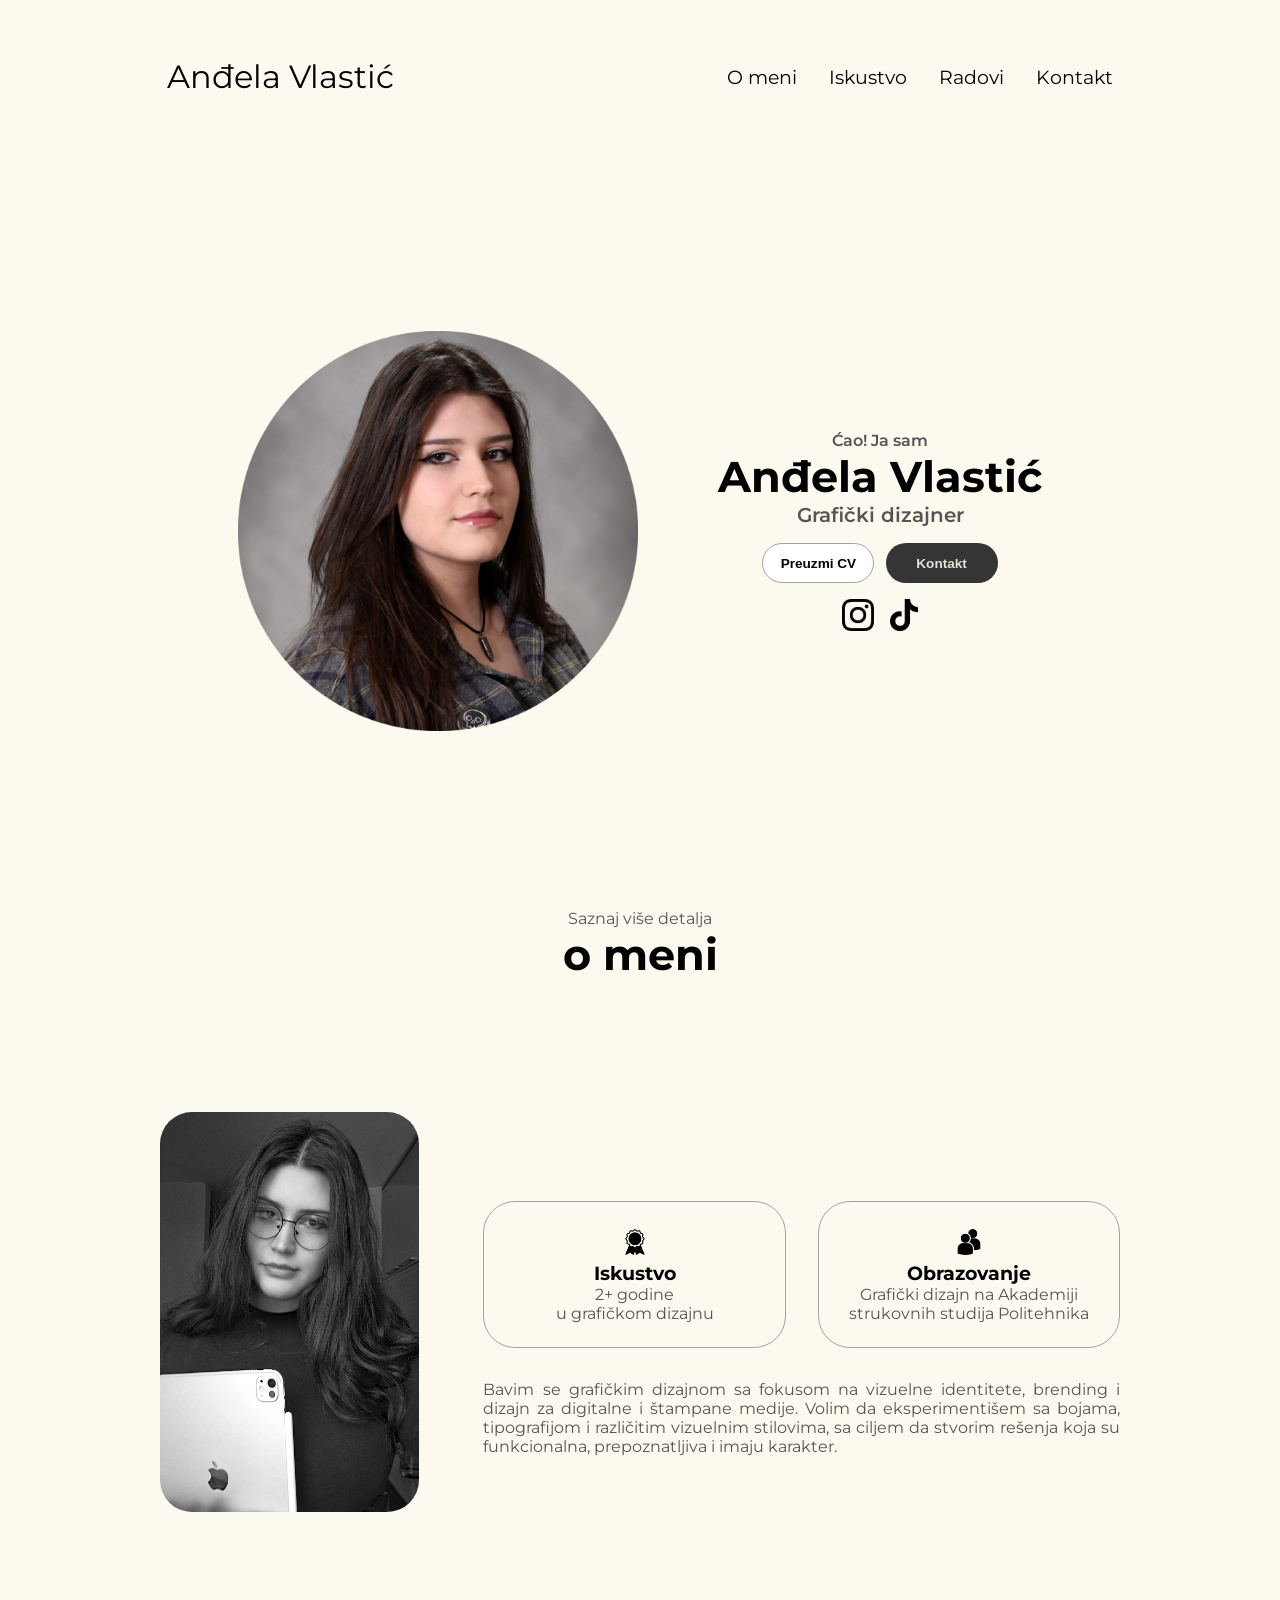
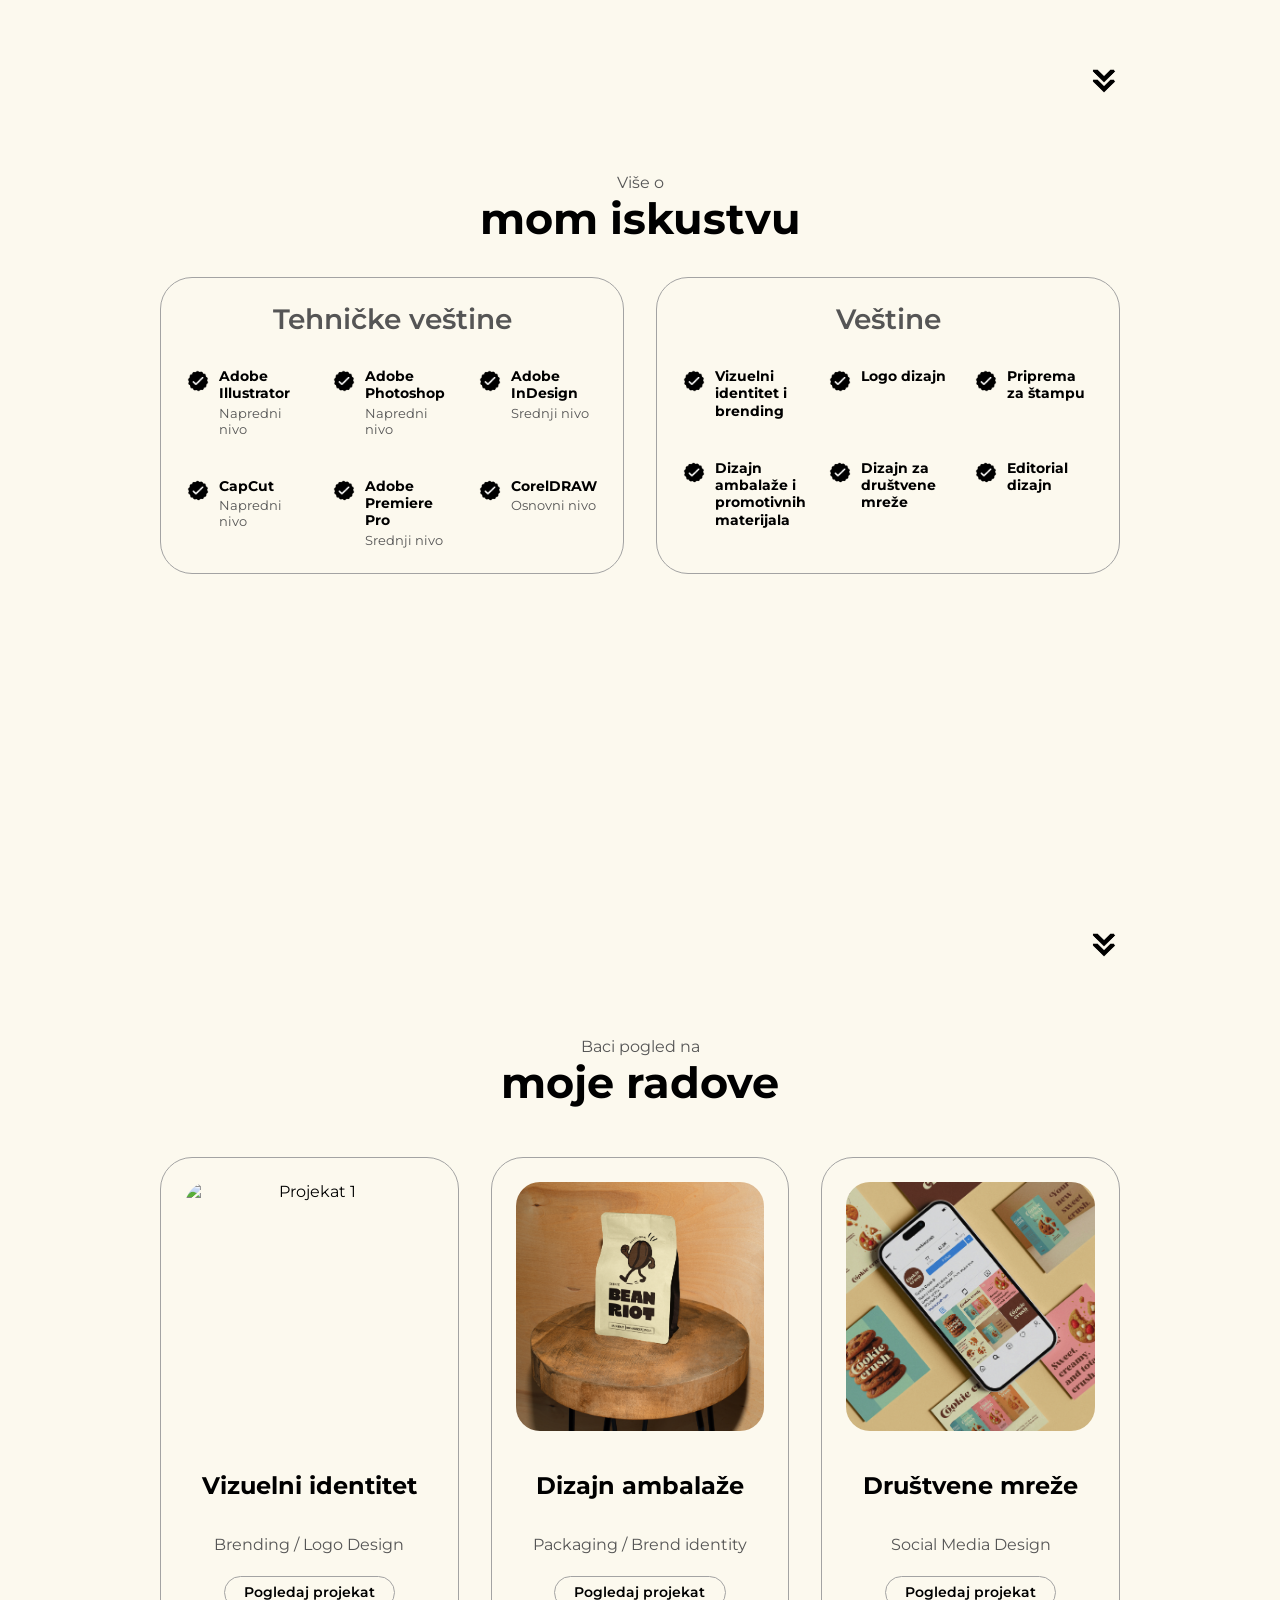
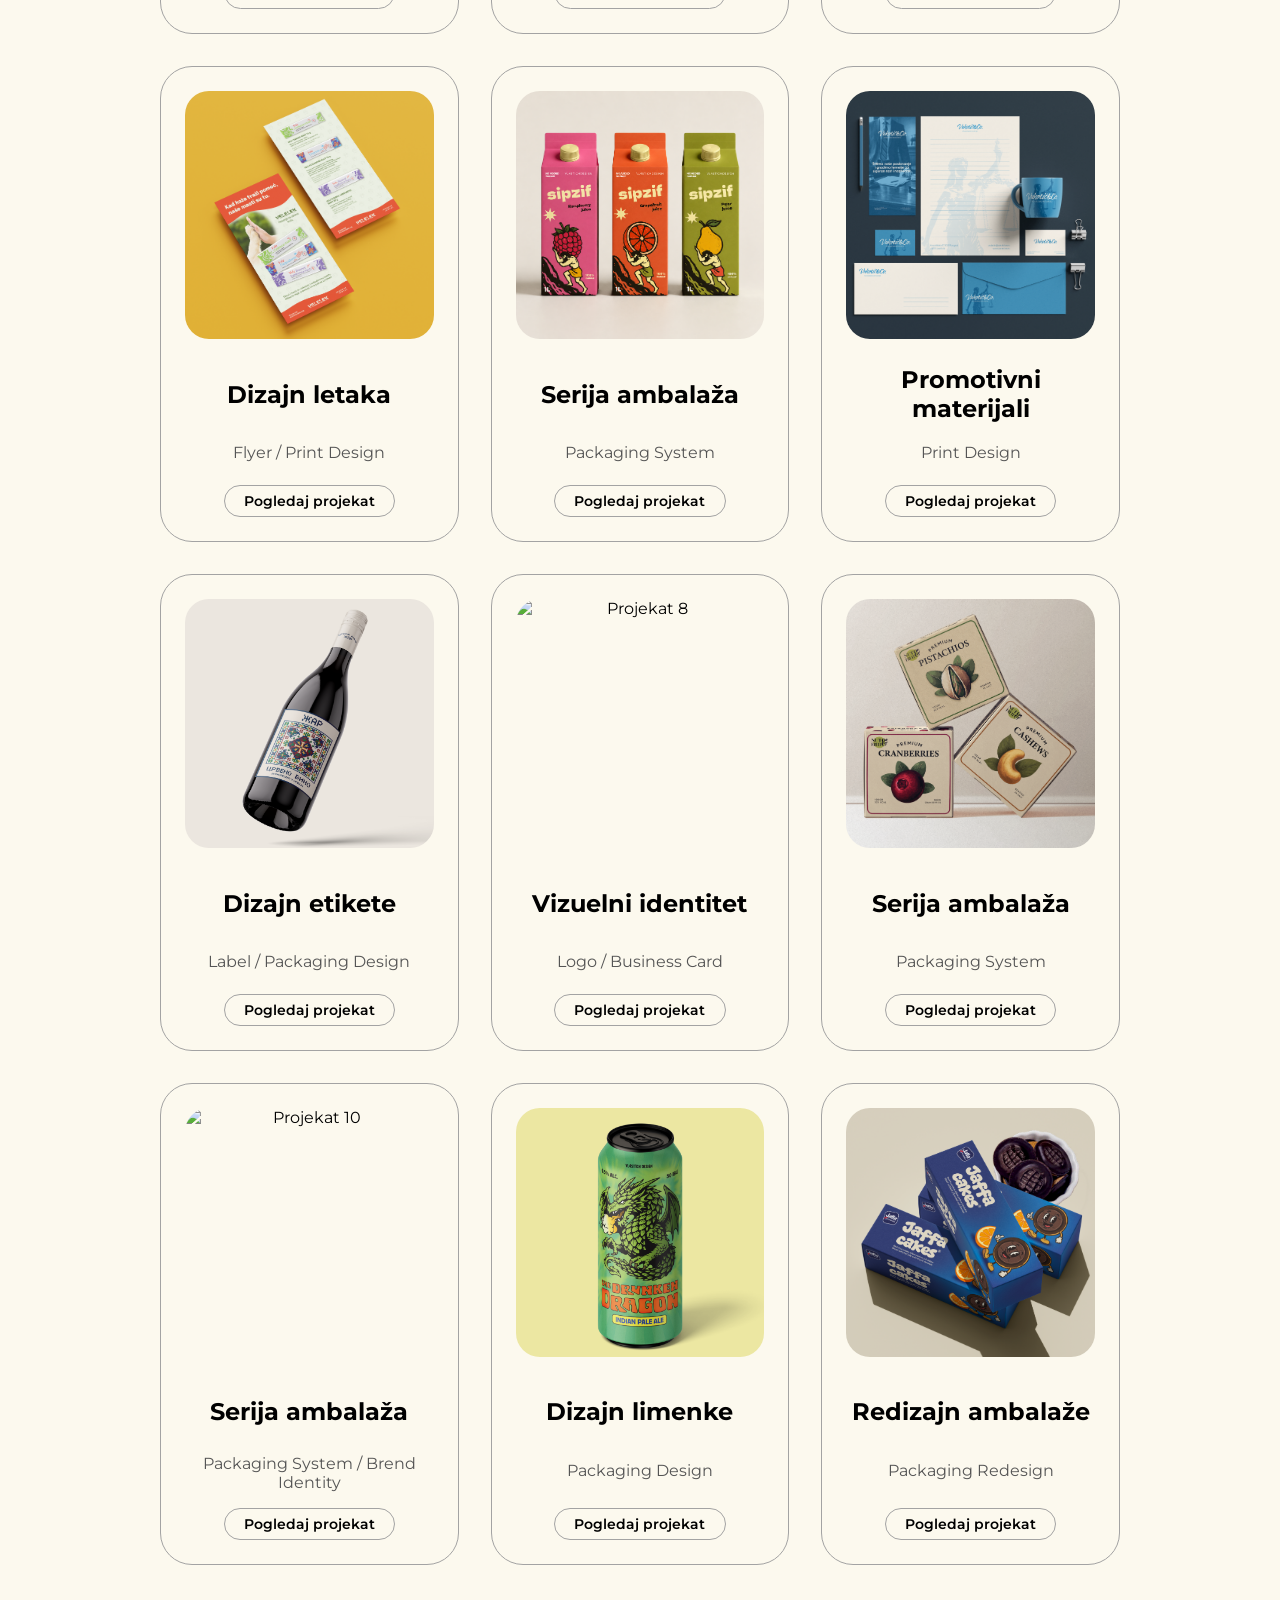
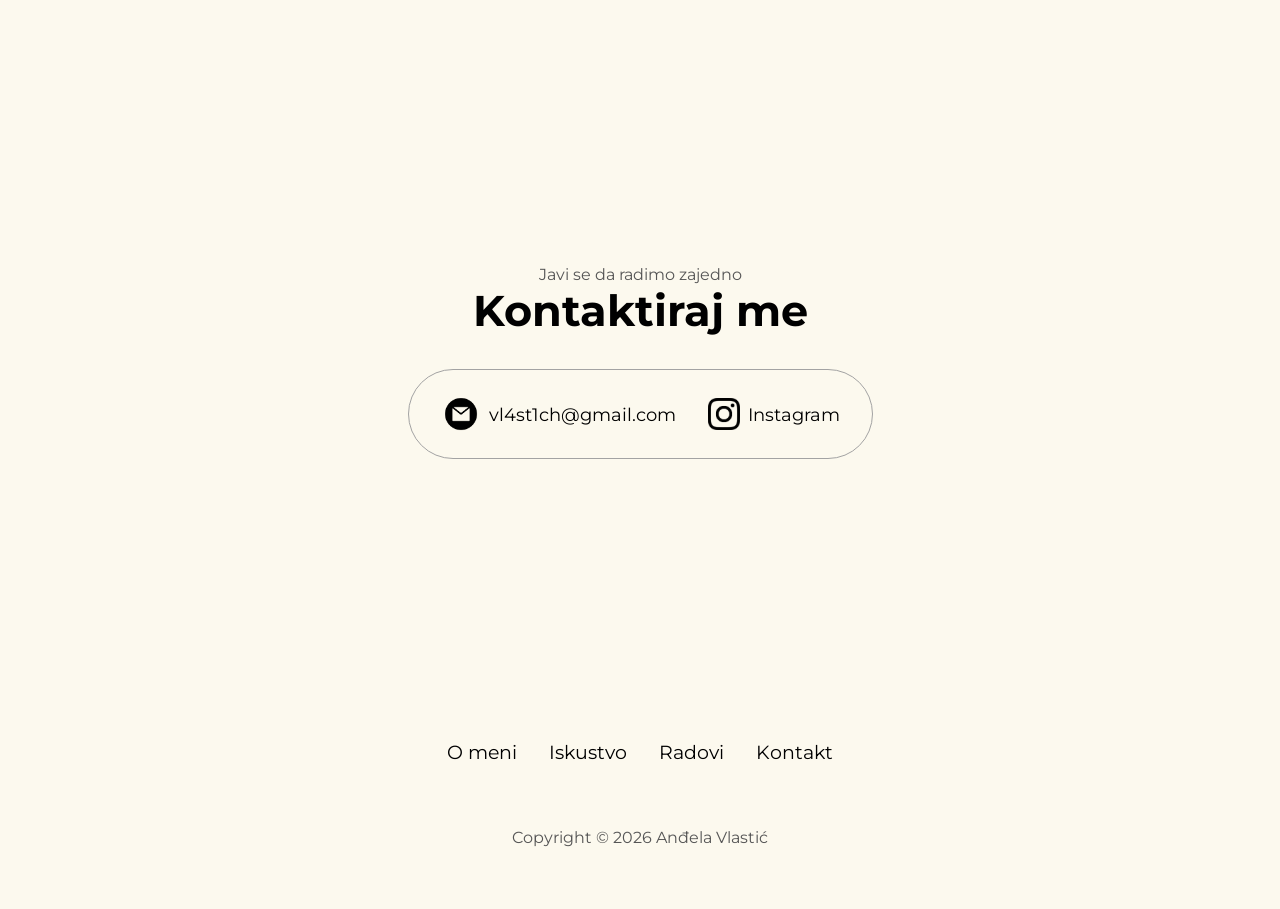
==== index.html @ fef24bb8 "Gotov sajt" ====
<!DOCTYPE html>
<html lang="sr">

<head>
    <meta charset="UTF-8">
    <meta name="viewport" content="width=device-width, initial-scale=1.0">
    <title>Moj portfolio</title>

    <link rel="stylesheet" href="style.css">
    <link rel="stylesheet" href="mediaqueries.css">
</head>

<body>
    <nav id="desktop-nav">
        <div class="logo">Anđela Vlastić</div>

        <div>
            <ul class="nav-links">
                <li><a href="#omeni">O meni</a></li>
                <li><a href="#iskustvo">Iskustvo</a></li>
                <li><a href="#radovi">Radovi</a></li>
                <li><a href="#kontakt">Kontakt</a></li>
            </ul>
        </div>
    </nav>

    <nav id="hamburger-nav">

        <div class="logo">Anđela Vlastić</div>

        <div class="hamburger-menu">

            <div class="hamburger-icon" onclick="toggleMenu()">
                <span></span>
                <span></span>
                <span></span>
            </div>
            <div class="menu-links">
                <li><a href="#omeni" onclick="toggleMenu()">O meni</a>
                </li>
                <li><a href="#iskustvo" onclick="toggleMenu()">Iskustvo</a>
                </li>
                <li><a href="#radovi" onclick="toggleMenu()">Radovi</a>
                </li>
                <li><a href="#kontakt" onclick="toggleMenu()">Kontakt</a>
                </li>
            </div>
        </div>
    </nav>

    <section id="profile">
        <div class="section__pic-container">

            <img src="./assets/profilna.png"
                alt="Anđela Vlastić profilna slika"/>

        </div>

        <div class="section__text">

            <p class="section__text__p1">
                Ćao! Ja sam </p>

            <h1 class="title">
                Anđela Vlastić
            </h1>

            <p class="section__text__p2">
                Grafički dizajner
            </p>

            <div class="btn-container">

                <button
                    class="btn btn-color-2"
                    onclick="window.open('./assets/Andjela Vlastić CV.pdf')"
                >
                    Preuzmi CV
                </button>

                <button
                    class="btn btn-color-1"
                    onclick="location.href='./#kontakt'"
                >
                    Kontakt
                </button>

            </div>
            <div id="socials-container">

                <img
                    src="./assets/instagram.png"
                    alt="Moj Instagram profil"
                    class="icon"
                    onclick="location.href='https://www.instagram.com/vlastichdesign/'"
                >

                <img
                    src="./assets/tiktok.png"
                    alt="Moj TikTok profil"
                    class="icon"
                    onclick="location.href='https://www.tiktok.com/@vlastichdesign'" 
                > 
 
            </div> 
 
        </div> 
 
    </section> 
 
    <section id="omeni"> 
 
    <p class="section__text__p1">Saznaj više detalja</p> 
    <h1 class="title">o meni</h1> 
 
    <div class="section-container"> 
 
        <div class="section__pic-container"> 
            <img src="./assets/andjelaa.jpg" 
                 alt="Profilna slika" 
                 class="about-pic"> 
        </div> 
 
        <div class="about-details-container"> 
 
            <div class="about-containers"> 
 
                <div class="details-container"> 
                    <img src="./assets/experience.png" 
                         alt="Iskustvo ikona" 
                         class="icon"> 
                    <h3>Iskustvo</h3> 
                    <p>2+ godine<br>u grafičkom dizajnu</p> 
                </div> 
 
                <div class="details-container"> 
                    <img src="./assets/education.png" 
                         alt="Obrazovanje ikona" 
                         class="icon"> 
                    <h3>Obrazovanje</h3> 
                    <p> 
                    Grafički dizajn na Akademiji strukovnih studija Politehnika 
                    </p> 
                </div> 
 
            </div> 
 
            <div class="text-container"> 
                <p> 
                   Bavim se grafičkim dizajnom sa fokusom na vizuelne identitete, brending i dizajn za digitalne i štampane medije. Volim da eksperimentišem sa bojama, tipografijom i različitim vizuelnim stilovima, sa ciljem da stvorim rešenja koja su funkcionalna, prepoznatljiva i imaju karakter. 
                </p> 
            </div> 
 
        </div> 
 
    </div> 
 
    <img src="./assets/arrow.png" 
         alt="Strelica na dole" 
         class="icon arrow" 
         onclick="location.href='./#iskustvo'"/> 
 
</section> 
<section id="iskustvo"> 
    <p class="section__text__p1">Više o</p> 
    <h1 class="title"> mom iskustvu</h1> 
    <div class="experience-details-container"> 
        <div class="about-containers"> 
            <div class="details-container"> 
                <h2 class="experience-sub-title">Tehničke veštine</h2> 
                <div class="article-container"> <article>   <img src="./assets/checkmark.png" alt="Iskustvo" icon class="icon"> 
                <div>   <h3>Adobe Illustrator</h3> 
                <p>Napredni nivo</p></div> </article> 
                <article>   <img src="./assets/checkmark.png" alt="Iskustvo" icon class="icon"> 
                <div>   <h3>Adobe Photoshop</h3> 
                <p>Napredni nivo</p></div> </article> 
                <article>   <img src="./assets/checkmark.png" alt="Iskustvo" icon class="icon"> 
                <div>   <h3>Adobe InDesign</h3> 
                <p>Srednji nivo</p></div> </article> 
                <article>   <img src="./assets/checkmark.png" alt="Iskustvo" icon class="icon"> 
                <div>   <h3>CapCut</h3> 
                <p>Napredni nivo</p></div> </article> 
                <article>   <img src="./assets/checkmark.png" alt="Iskustvo" icon class="icon"> 
                <div>   <h3>Adobe Premiere Pro</h3> 
                <p>Srednji nivo</p></div> </article> 
                <article>   <img src="./assets/checkmark.png" alt="Iskustvo" icon class="icon"> 
                <div>   <h3>CorelDRAW</h3> 
                <p>Osnovni nivo</p></div> </article> 
                </div> 
            </div>   
             <div class="details-container"> 
                <h2 class="experience-sub-title">Veštine</h2> 
                <div class="article-container"> <article>   <img src="./assets/checkmark.png" alt="Iskustvo" icon class="icon"> 
                <div>   <h3>Vizuelni identitet i brending</h3> 
                </div> </article> 
                <article>   <img src="./assets/checkmark.png" alt="Iskustvo" icon class="icon"> 
                <div>   <h3>Logo dizajn</h3> 
                </div> </article> 
                <article>   <img src="./assets/checkmark.png" alt="Iskustvo" icon class="icon"> 
                <div>   <h3>Priprema za štampu</h3> 
                </div> </article> 
                <article>   <img src="./assets/checkmark.png" alt="Iskustvo" icon class="icon"> 
                <div>   <h3>Dizajn ambalaže i promotivnih materijala</h3> 
                </div> </article> 
                <article>   <img src="./assets/checkmark.png" alt="Iskustvo" icon class="icon"> 
                <div>   <h3>Dizajn za društvene mreže</h3> 
                </div> </article> 
                <article>   <img src="./assets/checkmark.png" alt="Iskustvo" icon class="icon"> 
                <div>   <h3>Editorial dizajn</h3> 
                </div> </article> 
                </div> 
            </div>   
        </div> 
    </div> 
    <img src="./assets/arrow.png" 
         alt="Strelica na dole" 
         class="icon arrow" 
         onclick="location.href='./#radovi'"/> 
 
</section>   
<section id="radovi">

    <p class="section__text__p1">Baci pogled na</p>
    <h1 class="title">moje radove</h1>

    <div class="projects-container">

        <!-- PROJEKAT 1 -->
        <div class="project-card">
            <img src="./assets/zrnce.png" alt="Projekat 1" class="project-img">
            <h2>Vizuelni identitet</h2>
            <p>Brending / Logo Design</p>
          <button
    class="project-btn"
    onclick="location.href='projekat1.html'"
>Pogledaj projekat
</button>
</div>

        <!-- PROJEKAT 2 -->
        <div class="project-card">
            <img src="./assets/kafaa.png" alt="Projekat 2" class="project-img">
            <h2>Dizajn ambalaže</h2>
            <p>Packaging / Brend identity</p>
           <button
    class="project-btn"
    onclick="location.href='projekat2.html'"
>
    Pogledaj projekat
</button>
        </div>

        <!-- PROJEKAT 3 -->
        <div class="project-card">
            <img src="./assets/objave.png" alt="Projekat 3" class="project-img">
            <h2>Društvene mreže</h2>
            <p>Social Media Design</p>
            <button
    class="project-btn"
    onclick="location.href='projekat3.html'"
>
    Pogledaj projekat
</button>
            </div>

        <!-- PROJEKAT 4 -->
        <div class="project-card">
            <img src="./assets/flajer.png" alt="Projekat 4" class="project-img">
            <h2>Dizajn letaka</h2>
            <p>Flyer / Print Design</p>
            <button
    class="project-btn"
    onclick="location.href='projekat4.html'"
>
    Pogledaj projekat
</button>
           </div>

        <!-- PROJEKAT 5 -->
        <div class="project-card">
            <img src="./assets/sipzif.png" alt="Projekat 5" class="project-img">
            <h2>Serija ambalaža</h2>
            <p>Packaging System</p>
            <button
    class="project-btn"
    onclick="location.href='projekat5.html'"
>
    Pogledaj projekat
</button>
        </div>

        <!-- PROJEKAT 6 -->
        <div class="project-card">
            <img src="./assets/vukotic.png" alt="Projekat 6" class="project-img">
            <h2>Promotivni materijali</h2>
            <p>Print Design</p>
            <button
    class="project-btn"
    onclick="location.href='projekat6.html'"
>
    Pogledaj projekat
</button>
           </div>

        <!-- PROJEKAT 7 -->
        <div class="project-card">
            <img src="./assets/vino.png" alt="Projekat 7" class="project-img">
            <h2>Dizajn etikete</h2>
            <p>Label / Packaging Design</p>
              <button
    class="project-btn"
    onclick="location.href='projekat7.html'"
>
    Pogledaj projekat
</button>
         </div>

        <!-- PROJEKAT 8 -->
        <div class="project-card">
            <img src="./assets/logo.png" alt="Projekat 8" class="project-img">
            <h2>Vizuelni identitet</h2>
            <p>Logo / Business Card</p>
           <button
    class="project-btn"
    onclick="location.href='projekat8.html'"
>
    Pogledaj projekat
</button>
        </div>

        <!-- PROJEKAT 9 -->
        <div class="project-card">
            <img src="./assets/kutije.png" alt="Projekat 9" class="project-img">
            <h2>Serija ambalaža</h2>
            <p>Packaging System</p>
           <button
    class="project-btn"
    onclick="location.href='projekat9.html'"
>
    Pogledaj projekat
</button>
        </div>

        <!-- PROJEKAT 10 -->
        <div class="project-card">
            <img src="./assets/sladoledi.png" alt="Projekat 10" class="project-img">
            <h2>Serija ambalaža</h2>
            <p>Packaging System / Brend Identity</p>
             <button
    class="project-btn"
    onclick="location.href='projekat10.html'"
>
    Pogledaj projekat
</button>
        </div>

        <!-- PROJEKAT 11 -->
        <div class="project-card">
            <img src="./assets/drunkendragon.png" alt="Projekat 11" class="project-img">
            <h2>Dizajn limenke</h2>
            <p>Packaging Design</p>
             <button
    class="project-btn"
    onclick="location.href='projekat11.html'"
>
    Pogledaj projekat
</button>
        </div>

        <!-- PROJEKAT 12 -->
        <div class="project-card">
            <img src="./assets/jafa.png" alt="Projekat 12" class="project-img">
            <h2>Redizajn ambalaže</h2>
            <p>Packaging Redesign</p>
             <button
    class="project-btn"
    onclick="location.href='projekat12.html'"
>
    Pogledaj projekat
</button>
        </div>

    </div>
</section>
<section id="kontakt">

    <p class="section__text__p1">
        Javi se da radimo zajedno
    </p>

    <h1 class="title">
        Kontaktiraj me
    </h1>

    <div class="contact-info-upper-container">

        <div class="contact-info-container">
            <img
                src="./assets/email.png"
                alt="Email icon"
                class="icon contact-icon email-icon"
            >

            <p>
                <a href="mailto:vl4st1ch@gmail.com">
                    vl4st1ch@gmail.com
                </a>
            </p>
        </div>

        <div class="contact-info-container">
            <img
                src="./assets/instagram.png"
                alt="Instagram icon"
                class="icon contact-icon"
            >

            <p>
                <a href="https://www.instagram.com/vlastichdesign/">
                    Instagram
                </a>
            </p>
        </div>

    </div>

</section>
<footer>
    <nav>
    <div class="nav-links-container">
         <ul class="nav-links">
                <li><a href="#omeni">O meni</a></li>
                <li><a href="#iskustvo">Iskustvo</a></li>
                <li><a href="#radovi">Radovi</a></li>
                <li><a href="#kontakt">Kontakt</a></li>
            </ul>
    </div>
    </nav>
    <p>Copyright &#169; 2026 Anđela Vlastić</p>
</footer>
    <script src="script.js"></script> 
 
</body> 
 
</html>
---- style.css ----
/* GENERAL STYLES */

@import url('https://fonts.googleapis.com/css2?family=Montserrat:ital,wght@0,100..900;1,100..900&display=swap');

* {
    margin: 0;
    padding: 0;
}

body {
    font-family: "Montserrat", sans-serif;
    background-color: #fcf9ee;
}

html {
    scroll-behavior: smooth;
}

p {
    color: rgb(85, 85, 85);
}


/* TRANSITIONS */

a,
.btn {
    transition: all 300ms ease;
}


/* DESKTOP NAVIGATION */

nav,
.nav-links {
    display: flex;
}

nav {
    justify-content: space-around;
    align-items: center;
    height: 17vh;
}

.nav-links {
    gap: 2rem;
    list-style: none;
    font-size: 1.2rem;
}

a {
    color: black;
    text-decoration: none;
    text-decoration-color: white;
}

a:hover {
    color: gray;
    text-decoration: underline;
    text-underline-offset: 0.6rem;
    text-decoration-color: rgb(181, 181, 181);
}

.logo {
    font-size: 2rem;
}

.logo:hover {
    cursor: default;
}


/* HAMBURGER MENU */

#hamburger-nav {
    display: none;
}

.hamburger-menu {
    position: relative;
    display: inline-block;
}

.hamburger-icon {
    display: flex;
    flex-direction: column;
    justify-content: space-between;
    height: 24px;
    width: 30px;
    cursor: pointer;
}

.hamburger-icon span {
    width: 100%;
    height: 2px;
    background-color: black;
    transition: all 0.3s ease-in-out;
}

.menu-links {
    position: absolute;
    top: 100%;
    right: 0;
  background-color: #fcf9ee;
    width: fit-content;
    max-height: 0;
    overflow: hidden;
    border-radius: 1rem;
    transition: all 0.3s ease-in-out;
}

.menu-links a {
    display: block;
    padding: 0.7rem 1rem;
    text-align: center;
    font-size: 1.1rem;
    color: black;
    text-decoration: none;
    transition: all 0.3s ease-in-out;
}

.menu-links li {
    list-style: none;
}

.menu-links.open {
    max-height: 300px;
}

.hamburger-icon.open span:first-child {
    transform: rotate(45deg) translate(10px, 5px);
}

.hamburger-icon.open span:nth-child(2) {
    opacity: 0;
}

.hamburger-icon.open span:last-child {
    transform: rotate(-45deg) translate(10px, -5px);
}

.hamburger-icon span:first-child {
    transform: none;
}

.hamburger-icon span:nth-child(2) {
    opacity: 1;
}

.hamburger-icon span:last-child {
    transform: none;
}


/* SECTIONS */

section {
    padding-top: 4vh;
    height: 96vh;
    margin: 0 10rem;
    box-sizing: border-box;
    min-height: fit-content;
}

.section-container {
    display: flex;
    gap: 4rem;
    height: 80%;
    align-items: center;
    /* Ovo odvaja drugu sliku na profilu 
    od onog dela sa iskustvom to kod njega nema ima samo display*/
}


/* PROFILE SECTION */

#profile {
    display: flex;
    justify-content: center;
    gap: 5rem;
    height: 80vh;
}

.section__pic-container {
    display: flex;
    width: 400px;
    height: 400px;
    margin: auto 0;
}

.section__text {
    align-self: center;
    text-align: center;
}

.section__text p {
    font-weight: 600;
}

.section__text__p1 {
    text-align: center;
}

.section__text__p2 {
    font-size: 1.25rem;
    margin-bottom: 1rem;
    font-weight: 500;
}

.title {
    font-size: 2.7rem;
    text-align: center;
    font-weight: 700;
}

#socials-container {
    display: flex;
    justify-content: center;
    margin-top: 1rem;
    gap: 1rem;
}


/* ICONS */

.icon {
    cursor: pointer;
    height: 2rem;
}


/* BUTTONS */

.btn-container {
    display: flex;
    justify-content: center;
    gap: 0.7rem;
}

.btn {
    font-weight: 600;
    transition: all 300ms ease;
    padding: 0.7rem 1rem;
    width: 7rem;
    border-radius: 2rem;
    font-size: 0.85rem;
    border: none;
}

.btn-color-1 {
    background-color: rgb(53, 53, 53);
    color: #e3e1d9;
}

.btn-color-1:hover {
    background-color: rgb(0, 0, 0);
    cursor: pointer;
}

.btn-color-2 {
    background-color: rgb(255, 255, 255);
    color: black;
    border: 0.1rem solid rgb(163, 163, 163);
}

.btn-color-2:hover {
    background-color: rgb(220, 220, 220);
    cursor: pointer;
}


/* ABOUT SECTION */

#omeni {
    position: relative;
}

.text-container p {
    text-align: justify;
}

.about-containers {
    display: flex;
    gap: 2rem;
    margin-top: 2rem;
    margin-bottom: 2rem;
}

.about-details-container {
    display: flex;
    justify-content: center;
    flex-direction: column;
}

.details-container {
    padding: 1.5rem 1.2rem;
    flex: 1;
    background-color: #fcf9ee;
    border-radius: 2rem;
    border: 0.1rem solid rgb(163, 163, 163);
    text-align: center;
}

.about-pic {
    border-radius: 2rem;
}


/* ARROWS */

/*
Obe sekcije ponovo imaju istu marginu od 10rem,
zato obe strelice mogu da koriste isti right: 0.
*/

.arrow {
    position: absolute;
    right: 0;
    bottom: 2.5rem;
    height: 2rem;
    cursor: pointer;
}


/* EXPERIENCE SECTION */

#iskustvo {
    position: relative;
}

/* Ovo važi samo za Experience, ne za Projects */

#iskustvo .experience-details-container {
    display: flex;
    justify-content: center;
    flex-direction: column;
}

#iskustvo .about-containers {
    display: flex;
    gap: 2rem;
    margin-top: 2rem;
    margin-bottom: 2rem;
}

#iskustvo .details-container {
    padding: 1.5rem;
    flex: 1;
    min-width: 0;
}

#iskustvo .experience-sub-title {
    color: rgb(85, 85, 85);
    font-weight: 600;
    font-size: 1.75rem;
    margin-bottom: 2rem;
    text-align: center;
}


/* EXPERIENCE ARTICLES*/

#iskustvo .article-container {
    display: grid;
    grid-template-columns: repeat(3, 1fr);
    column-gap: 1.5rem;
    row-gap: 2.5rem;
    width: 100%;
}

#iskustvo article {
    display: flex;
    align-items: flex-start;
    gap: 0.5rem;
    min-width: 0;
}

#iskustvo article .icon {
    cursor: default;
    width: 1.6rem;
    height: 1.6rem;
    flex-shrink: 0;
}

#iskustvo article div {
    text-align: left;
    min-width: 0;
}

#iskustvo article h3 {
    font-size: 0.9rem;
    line-height: 1.2;
    margin: 0;
}

#iskustvo article p {
    font-size: 0.8rem;
    line-height: 1.25;
    margin-top: 0.2rem;
}
/* PROJECT SECTION */

#radovi {
    height: auto;
    min-height: 96vh;
    padding-bottom: 5rem;
}

.projects-container {
    display: grid;
    grid-template-columns: repeat(3, 1fr);
    gap: 2rem;
    margin-top: 3rem;
}

.project-card {
    border: 0.1rem solid rgb(163, 163, 163);
    border-radius: 2rem;
    padding: 1.5rem;
    text-align: center;
    box-sizing: border-box;

    display: flex;
    flex-direction: column;
}

.project-img {
    width: 100%;
    aspect-ratio: 1 / 1;
    object-fit: cover;
    border-radius: 1.5rem;
    display: block;
}

.project-card h2 {
    font-size: 1.5rem;

    /* ista visina prostora za svaki naslov */
    min-height: 4.5rem;

    margin-top: 1.2rem;
    margin-bottom: 0.4rem;

    display: flex;
    align-items: center;
    justify-content: center;
}

.project-card p {
    font-size: 1rem;

    /* ista visina prostora za opis */
    min-height: 2rem;

    margin-bottom: 1rem;

    display: flex;
    align-items: center;
    justify-content: center;
}

.project-btn {
    font-family: "Montserrat", sans-serif;
    font-weight: 600;
    font-size: 0.85rem;

    padding: 0.45rem 1.2rem;

    background-color: transparent;
    color: black;

    border: 0.1rem solid rgb(163, 163, 163);
    border-radius: 2rem;

    cursor: pointer;
    transition: all 300ms ease;

    /* dugme ide uvek na isto mesto */
    margin-top: auto;
    align-self: center;
}

.project-btn:hover {
    background-color: rgb(53, 53, 53);
    color: white;
}
/* POJEDINACNI PROJEKTI */

.project-page {
    height: auto;
    min-height: 100vh;
    padding-bottom: 5rem;
}

.back-link {
    display: inline-block;
    margin-bottom: 3rem;
    font-weight: 600;
}

.project-description {
    text-align: center;
    margin-top: 0.5rem;
    margin-bottom: 3rem;
}

.project-gallery {
    display: grid;
    grid-template-columns: repeat(2, 1fr);
    gap: 1.5rem;
}

.project-gallery img {
    width: 100%;
    height: auto;
    display: block;
    border-radius: 1.5rem;
}

/* CONTACT */

#kontakt {
    display: flex;
    justify-content: center;
    flex-direction: column;
    height: 70vh;
}

.contact-info-upper-container {
    display: flex;
    justify-content: center;
    align-items: center;

    width: fit-content;

    border-radius: 3rem;
    border: 0.1rem solid rgb(163, 163, 163);

   background: #fcf9ee;

    margin: 2rem auto;
    padding: 0.5rem 1rem;
}

.contact-info-container {
    display: flex;
    align-items: center;
    justify-content: center;

    gap: 0.5rem;
    margin: 1rem;
}

.contact-info-container p {
    font-size: 1.1rem;
}

.contact-icon {
    cursor: default;
}

.email-icon {
    height: 2.5rem;
}

/* Footer */
footer{
    height:26vh;
    margin: 0 1rem;
}

footer p{
    text-align: center;
}
---- mediaqueries.css ----
@media screen and (max-width: 1200px) {

    #desktop-nav {
        display: none;
    }

    #hamburger-nav {
        display: flex;
    }

    section {
        margin: 0 5%;
        height: fit-content;
        min-height: 100vh;
        padding-top: 4rem;
        padding-bottom: 4rem;
    }

    #profile {
        display: flex;
        height: auto;
        min-height: 83vh;
        margin-bottom: 4rem;
    }

    .section-container {
        height: fit-content;
    }

    .arrow {
        display: none;
    }

    #iskustvo {
        margin-top: 2rem;
    }

    .experience-details-container {
        margin-top: 2rem;
    }

    .projects-container {
        grid-template-columns: repeat(2, 1fr);
    }
}


@media screen and (max-width: 600px) {

    /* NAVIGACIJA */

    nav {
        height: 12vh;
    }

    .logo {
        font-size: 1.4rem;
    }

    #hamburger-nav {
        margin-bottom: 1rem;
    }


    /* SVE SEKCIJE */

    section {
        margin: 0 1.5rem;
        padding-top: 2rem;
        padding-bottom: 2rem;
        min-height: auto;
        height: auto;
    }

    .title {
        font-size: 2rem;
    }

    .section__text__p1 {
        font-size: 0.9rem;
    }


    /* PROFILE */
#profile {
    display: flex;
    flex-direction: column;
    justify-content: center;
    gap: 1.5rem;

    height: auto;
    min-height: auto;

    margin-bottom: 2rem;
    padding-top: 3rem;
    padding-bottom: 3rem;
}

    #profile .section__pic-container {
        width: 230px;
        height: 230px;
        margin: 0 auto;
    }

    #profile .section__pic-container img {
        width: 100%;
        height: 100%;
        object-fit: cover;
    }

    .section__text {
        align-self: auto;
    }

    .section__text__p2 {
        font-size: 1.1rem;
    }

    .btn-container {
        flex-wrap: wrap;
    }

    .btn {
        width: 6.5rem;
        padding: 0.6rem 0.8rem;
        font-size: 0.8rem;
    }


    /* O MENI */

#omeni {
    padding-top: 3rem;
}

.section-container {
    display: flex;
    flex-direction: column;
    gap: 2rem;
    height: auto;
}

#omeni .section__pic-container {
    width: 260px;
    height: auto;
    margin: 0 auto 2rem;
}

#omeni .about-pic {
    width: 100%;
    height: auto;
    object-fit: contain;
    border-radius: 2rem;
    display: block;
}

.about-containers {
    flex-direction: column;
    gap: 1rem;
    margin-top: 0;
}
    /* ISKUSTVO */

    #iskustvo {
        padding-top: 3rem;
    }

    #iskustvo .about-containers {
        flex-direction: column;
        gap: 1.5rem;
    }

    #iskustvo .details-container {
        width: 100%;
        box-sizing: border-box;
    }

    #iskustvo .article-container {
        grid-template-columns: repeat(2, 1fr);
        column-gap: 1rem;
        row-gap: 1.8rem;
    }

    #iskustvo article {
        gap: 0.4rem;
    }

    #iskustvo article h3 {
        font-size: 0.82rem;
    }

    #iskustvo article p {
        font-size: 0.72rem;
    }

    #iskustvo article .icon {
        width: 1.3rem;
        height: 1.3rem;
    }

    #iskustvo .experience-sub-title {
        font-size: 1.35rem;
    }


    /* RADOVI */

    #radovi {
        padding-top: 3rem;
        padding-bottom: 4rem;
    }

    .projects-container {
        grid-template-columns: 1fr;
        gap: 1.5rem;
        margin-top: 2rem;
    }

    .project-card {
        width: 100%;
        padding: 1.2rem;
    }

    .project-card h2 {
        font-size: 1.3rem;
        min-height: auto;
    }

    .project-card p {
        min-height: auto;
        font-size: 0.9rem;
    }

    .project-img {
        aspect-ratio: 1 / 1;
    }


    /* KONTAKT */

   #kontakt {
    height: auto;
    min-height: auto;
    padding-top: 4rem;
    padding-bottom: 3rem;
}
    .contact-info-upper-container {
        flex-direction: column;
        width: fit-content;

        margin: 2rem auto;
        padding: 0.5rem 1rem;
    }

    .contact-info-container {
        margin: 0.7rem;
    }

    .contact-info-container p {
        font-size: 0.9rem;
    }

    .contact-icon {
        height: 1.7rem;
    }

    .email-icon {
        height: 2rem;
    }


    /* FOOTER */

    footer {
        height: auto;
        padding: 2rem 0;
    }

    footer nav {
        height: auto;
        margin-bottom: 2rem;
    }

    footer .nav-links {
        flex-direction: column;
        gap: 0.7rem;
        text-align: center;
    }

    footer .nav-links li a {
        font-size: 1rem;
    }

/* STRANICE POJEDINACNIH PROJEKATA */

.project-page {
    height: auto;
    min-height: auto;
    margin: 0 1.2rem;
    padding-top: 2rem;
    padding-bottom: 2rem;
}

.project-gallery {
    display: grid;
    grid-template-columns: 1fr;
    gap: 1rem;
}

.project-gallery img {
    width: 100%;
    height: auto;
    display: block;
}

}
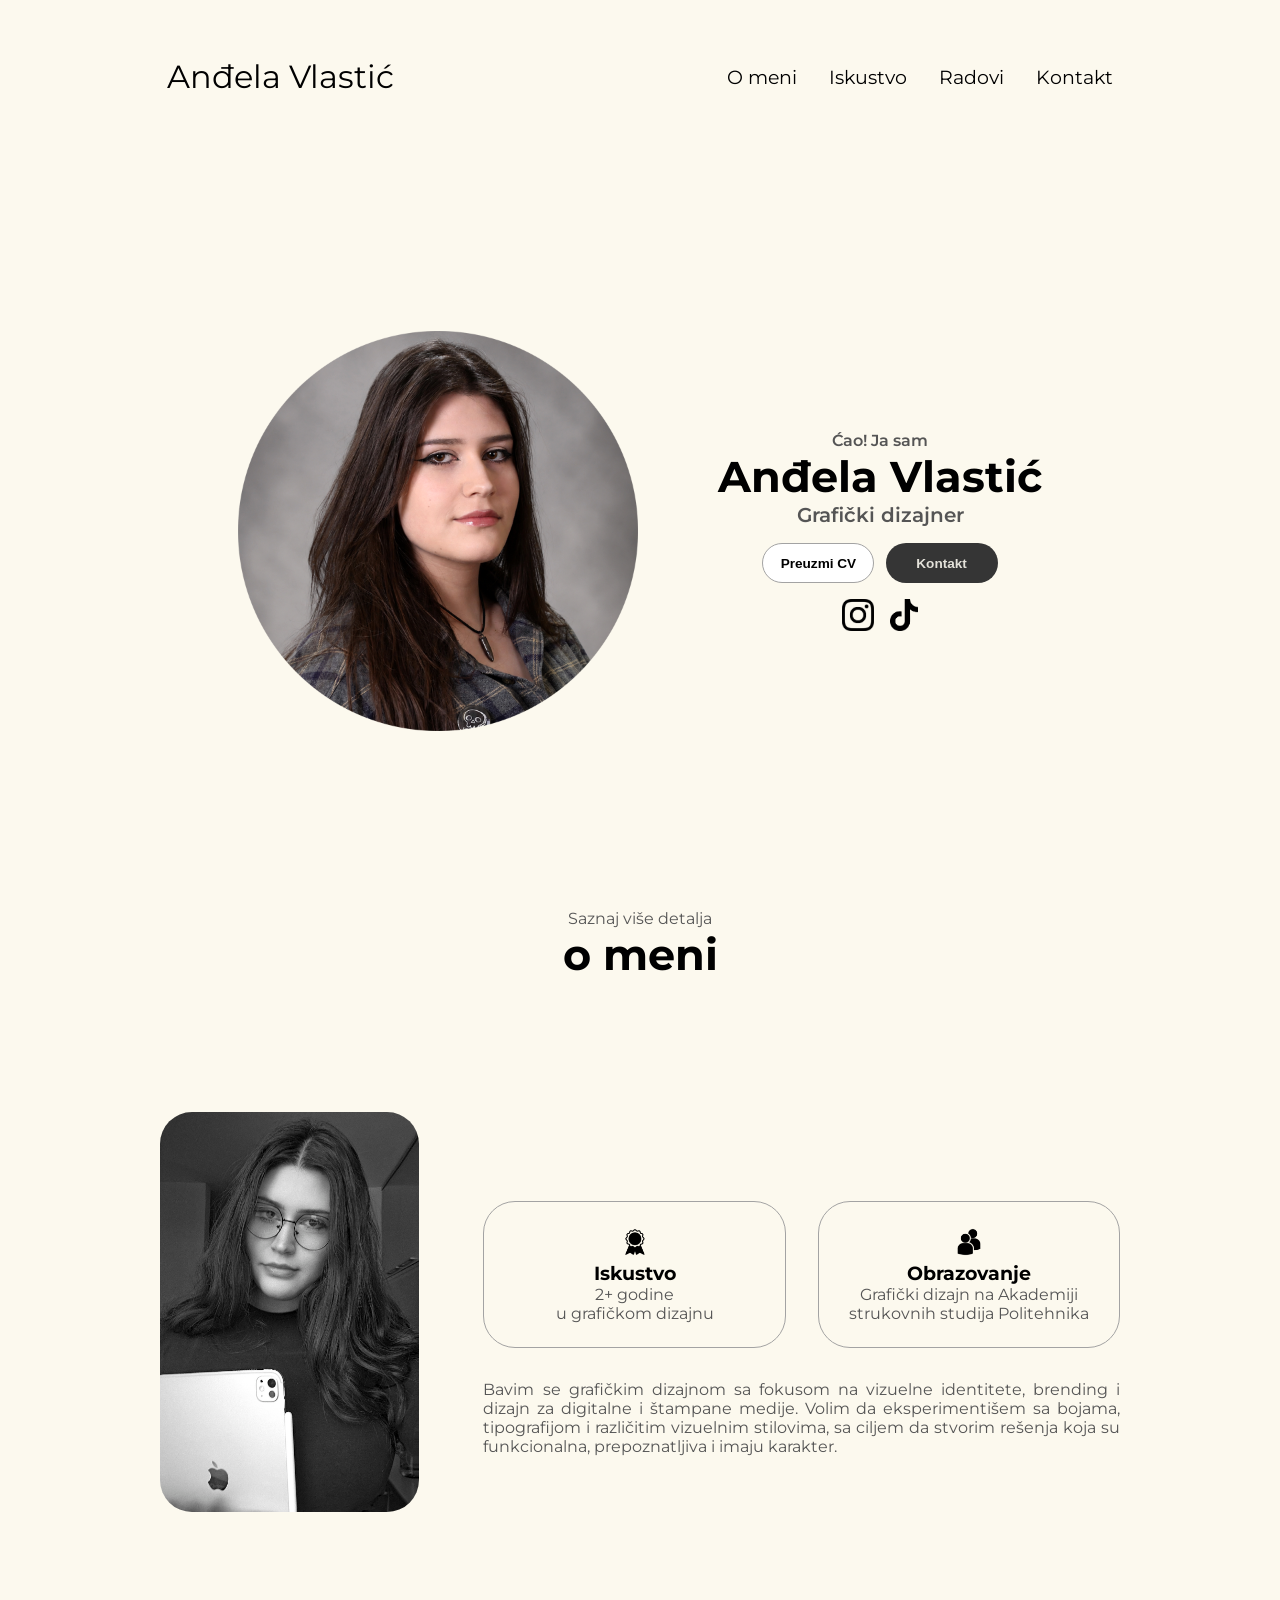
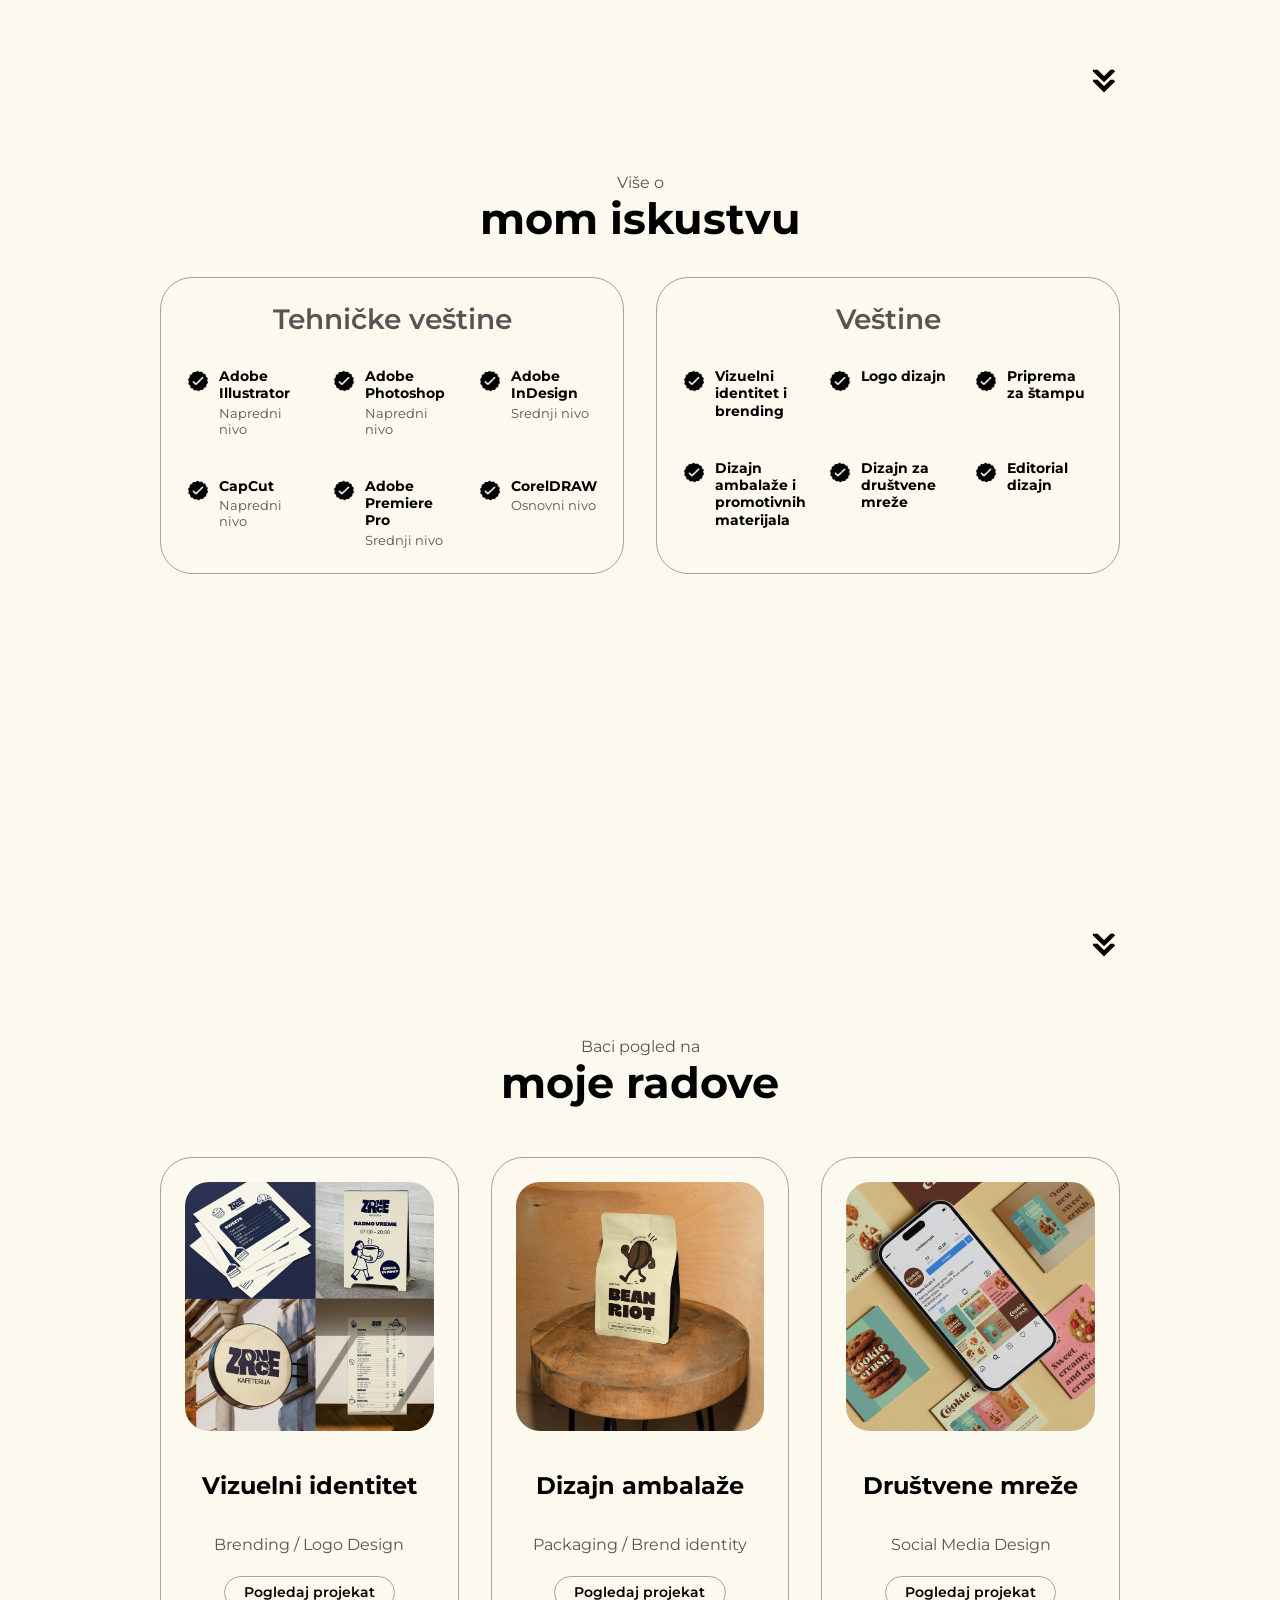
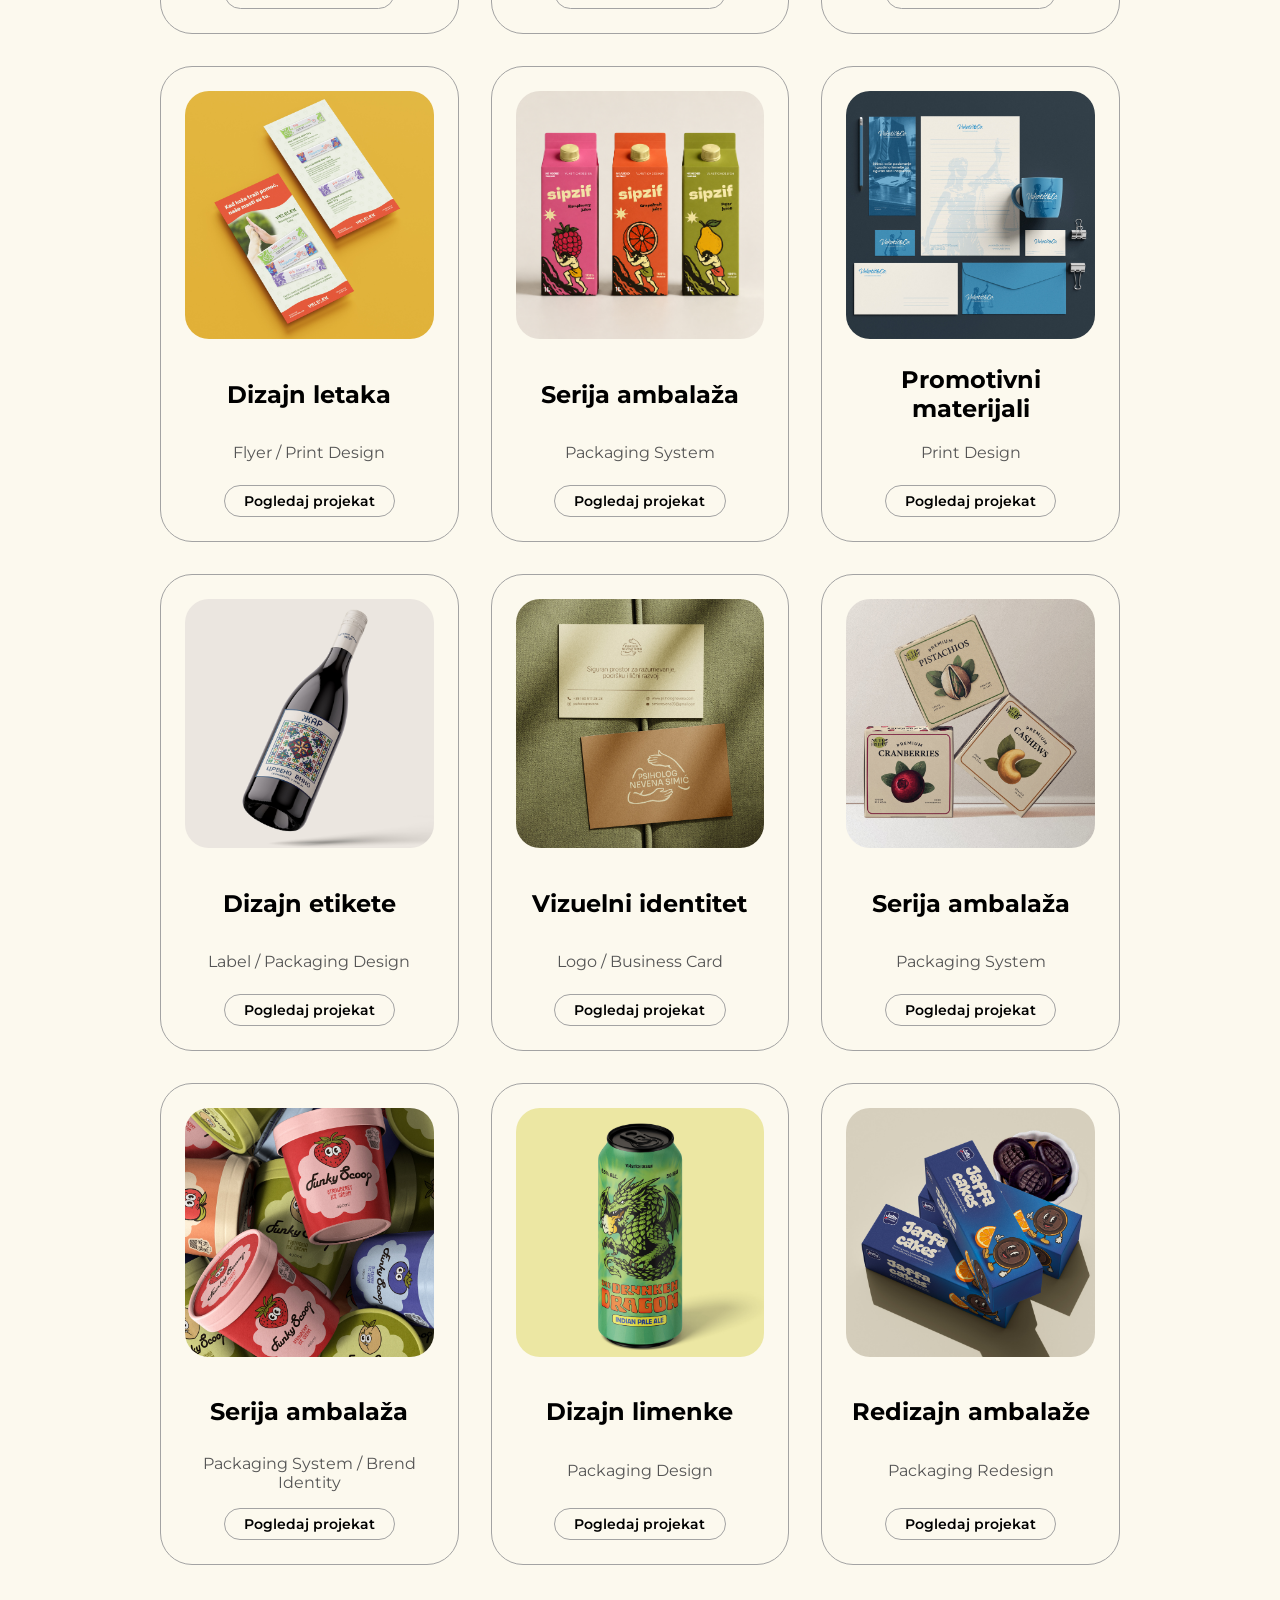
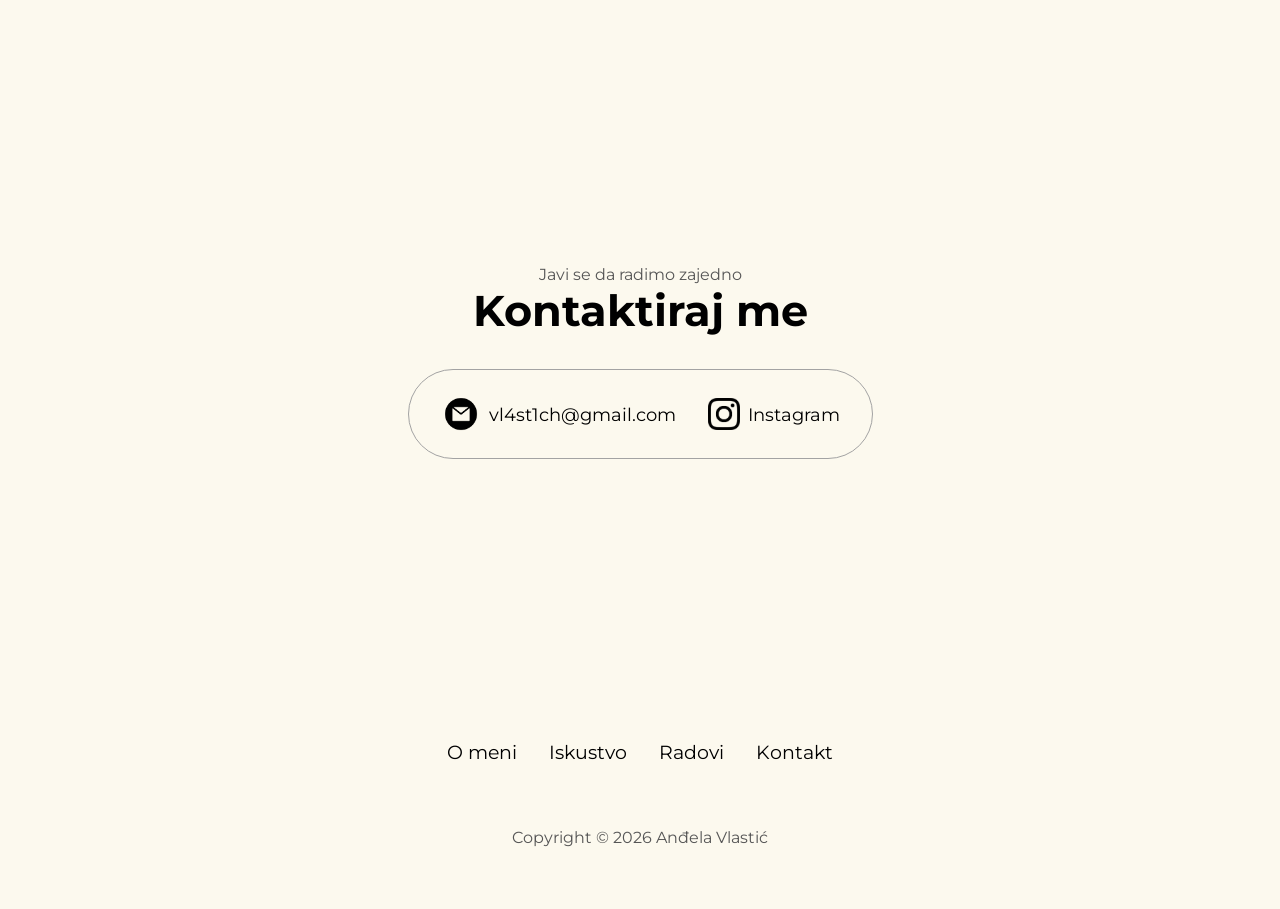
==== commit e1d07387: "Finalne izmene i optimizacija sajta" ====
--- a/index.html
+++ b/index.html
@@ -4,7 +4,7 @@
 <head>
     <meta charset="UTF-8">
     <meta name="viewport" content="width=device-width, initial-scale=1.0">
-    <title>Moj portfolio</title>
+    <title>Anđela Vlastić | Grafički dizajn portfolio </title>
 
     <link rel="stylesheet" href="style.css">
     <link rel="stylesheet" href="mediaqueries.css">
@@ -168,44 +168,44 @@
         <div class="about-containers"> 
             <div class="details-container"> 
                 <h2 class="experience-sub-title">Tehničke veštine</h2> 
-                <div class="article-container"> <article>   <img src="./assets/checkmark.png" alt="Iskustvo" icon class="icon"> 
+                <div class="article-container"> <article>   <img src="./assets/checkmark.png" alt="Iskustvo" class="icon"> 
                 <div>   <h3>Adobe Illustrator</h3> 
                 <p>Napredni nivo</p></div> </article> 
-                <article>   <img src="./assets/checkmark.png" alt="Iskustvo" icon class="icon"> 
+                <article>   <img src="./assets/checkmark.png" alt="Iskustvo" class="icon"> 
                 <div>   <h3>Adobe Photoshop</h3> 
                 <p>Napredni nivo</p></div> </article> 
-                <article>   <img src="./assets/checkmark.png" alt="Iskustvo" icon class="icon"> 
+                <article>   <img src="./assets/checkmark.png" alt="Iskustvo" class="icon"> 
                 <div>   <h3>Adobe InDesign</h3> 
                 <p>Srednji nivo</p></div> </article> 
-                <article>   <img src="./assets/checkmark.png" alt="Iskustvo" icon class="icon"> 
+                <article>   <img src="./assets/checkmark.png" alt="Iskustvo" class="icon"> 
                 <div>   <h3>CapCut</h3> 
                 <p>Napredni nivo</p></div> </article> 
-                <article>   <img src="./assets/checkmark.png" alt="Iskustvo" icon class="icon"> 
+                <article>   <img src="./assets/checkmark.png" alt="Iskustvo" class="icon"> 
                 <div>   <h3>Adobe Premiere Pro</h3> 
                 <p>Srednji nivo</p></div> </article> 
-                <article>   <img src="./assets/checkmark.png" alt="Iskustvo" icon class="icon"> 
+                <article>   <img src="./assets/checkmark.png" alt="Iskustvo" class="icon"> 
                 <div>   <h3>CorelDRAW</h3> 
                 <p>Osnovni nivo</p></div> </article> 
                 </div> 
             </div>   
              <div class="details-container"> 
                 <h2 class="experience-sub-title">Veštine</h2> 
-                <div class="article-container"> <article>   <img src="./assets/checkmark.png" alt="Iskustvo" icon class="icon"> 
+                <div class="article-container"> <article>   <img src="./assets/checkmark.png" alt="Iskustvo" class="icon"> 
                 <div>   <h3>Vizuelni identitet i brending</h3> 
                 </div> </article> 
-                <article>   <img src="./assets/checkmark.png" alt="Iskustvo" icon class="icon"> 
+                <article>   <img src="./assets/checkmark.png" alt="Iskustvo" class="icon"> 
                 <div>   <h3>Logo dizajn</h3> 
                 </div> </article> 
-                <article>   <img src="./assets/checkmark.png" alt="Iskustvo" icon class="icon"> 
+                <article>   <img src="./assets/checkmark.png" alt="Iskustvo" class="icon"> 
                 <div>   <h3>Priprema za štampu</h3> 
                 </div> </article> 
-                <article>   <img src="./assets/checkmark.png" alt="Iskustvo" icon class="icon"> 
+                <article>   <img src="./assets/checkmark.png" alt="Iskustvo" class="icon"> 
                 <div>   <h3>Dizajn ambalaže i promotivnih materijala</h3> 
                 </div> </article> 
-                <article>   <img src="./assets/checkmark.png" alt="Iskustvo" icon class="icon"> 
+                <article>   <img src="./assets/checkmark.png" alt="Iskustvo" class="icon"> 
                 <div>   <h3>Dizajn za društvene mreže</h3> 
                 </div> </article> 
-                <article>   <img src="./assets/checkmark.png" alt="Iskustvo" icon class="icon"> 
+                <article>   <img src="./assets/checkmark.png" alt="Iskustvo" class="icon"> 
                 <div>   <h3>Editorial dizajn</h3> 
                 </div> </article> 
                 </div> 
@@ -227,7 +227,7 @@
 
         <!-- PROJEKAT 1 -->
         <div class="project-card">
-            <img src="./assets/zrnce.png" alt="Projekat 1" class="project-img">
+            <img src="./assets/zrnce.jpg" alt="Projekat 1" class="project-img">
             <h2>Vizuelni identitet</h2>
             <p>Brending / Logo Design</p>
           <button
@@ -239,7 +239,7 @@
 
         <!-- PROJEKAT 2 -->
         <div class="project-card">
-            <img src="./assets/kafaa.png" alt="Projekat 2" class="project-img">
+            <img src="./assets/kafa.jpg" alt="Projekat 2" class="project-img">
             <h2>Dizajn ambalaže</h2>
             <p>Packaging / Brend identity</p>
            <button
@@ -252,7 +252,7 @@
 
         <!-- PROJEKAT 3 -->
         <div class="project-card">
-            <img src="./assets/objave.png" alt="Projekat 3" class="project-img">
+            <img src="./assets/objave.jpg" alt="Projekat 3" class="project-img">
             <h2>Društvene mreže</h2>
             <p>Social Media Design</p>
             <button
@@ -265,7 +265,7 @@
 
         <!-- PROJEKAT 4 -->
         <div class="project-card">
-            <img src="./assets/flajer.png" alt="Projekat 4" class="project-img">
+            <img src="./assets/flajer.jpg" alt="Projekat 4" class="project-img">
             <h2>Dizajn letaka</h2>
             <p>Flyer / Print Design</p>
             <button
@@ -278,7 +278,7 @@
 
         <!-- PROJEKAT 5 -->
         <div class="project-card">
-            <img src="./assets/sipzif.png" alt="Projekat 5" class="project-img">
+            <img src="./assets/sipzif.jpg" alt="Projekat 5" class="project-img">
             <h2>Serija ambalaža</h2>
             <p>Packaging System</p>
             <button
@@ -291,7 +291,7 @@
 
         <!-- PROJEKAT 6 -->
         <div class="project-card">
-            <img src="./assets/vukotic.png" alt="Projekat 6" class="project-img">
+            <img src="./assets/vukotic.jpg" alt="Projekat 6" class="project-img">
             <h2>Promotivni materijali</h2>
             <p>Print Design</p>
             <button
@@ -304,7 +304,7 @@
 
         <!-- PROJEKAT 7 -->
         <div class="project-card">
-            <img src="./assets/vino.png" alt="Projekat 7" class="project-img">
+            <img src="./assets/vino.jpg" alt="Projekat 7" class="project-img">
             <h2>Dizajn etikete</h2>
             <p>Label / Packaging Design</p>
               <button
@@ -317,7 +317,7 @@
 
         <!-- PROJEKAT 8 -->
         <div class="project-card">
-            <img src="./assets/logo.png" alt="Projekat 8" class="project-img">
+            <img src="./assets/logo.jpg" alt="Projekat 8" class="project-img">
             <h2>Vizuelni identitet</h2>
             <p>Logo / Business Card</p>
            <button
@@ -330,7 +330,7 @@
 
         <!-- PROJEKAT 9 -->
         <div class="project-card">
-            <img src="./assets/kutije.png" alt="Projekat 9" class="project-img">
+            <img src="./assets/kutije.jpg" alt="Projekat 9" class="project-img">
             <h2>Serija ambalaža</h2>
             <p>Packaging System</p>
            <button
@@ -343,7 +343,7 @@
 
         <!-- PROJEKAT 10 -->
         <div class="project-card">
-            <img src="./assets/sladoledi.png" alt="Projekat 10" class="project-img">
+            <img src="./assets/sladoledi.jpg" alt="Projekat 10" class="project-img">
             <h2>Serija ambalaža</h2>
             <p>Packaging System / Brend Identity</p>
              <button
@@ -356,7 +356,7 @@
 
         <!-- PROJEKAT 11 -->
         <div class="project-card">
-            <img src="./assets/drunkendragon.png" alt="Projekat 11" class="project-img">
+            <img src="./assets/drunkendragon.jpg" alt="Projekat 11" class="project-img">
             <h2>Dizajn limenke</h2>
             <p>Packaging Design</p>
              <button
@@ -369,7 +369,7 @@
 
         <!-- PROJEKAT 12 -->
         <div class="project-card">
-            <img src="./assets/jafa.png" alt="Projekat 12" class="project-img">
+            <img src="./assets/jafa.jpg" alt="Projekat 12" class="project-img">
             <h2>Redizajn ambalaže</h2>
             <p>Packaging Redesign</p>
              <button
--- a/style.css
+++ b/style.css
@@ -510,7 +510,12 @@
     gap: 1.5rem;
 }
 
-.project-gallery img {
+.project-gallery a {
+    display: block;
+    width: 100%;
+}
+
+.project-gallery a img {
     width: 100%;
     height: auto;
     display: block;
@@ -571,4 +576,4 @@
 
 footer p{
     text-align: center;
-}+}
--- a/mediaqueries.css
+++ b/mediaqueries.css
@@ -45,6 +45,34 @@
     }
 }
 
+/* SREDNJI EKRANI */
+
+@media screen and (max-width: 900px) {
+
+    #iskustvo .about-containers {
+        flex-direction: column;
+        gap: 1.5rem;
+    }
+
+    #iskustvo .details-container {
+        width: 100%;
+        box-sizing: border-box;
+    }
+
+    #iskustvo .article-container {
+        grid-template-columns: repeat(3, 1fr);
+        column-gap: 1rem;
+        row-gap: 2rem;
+    }
+
+    #iskustvo article h3 {
+        font-size: 0.85rem;
+    }
+
+    #iskustvo article p {
+        font-size: 0.75rem;
+    }
+}
 
 @media screen and (max-width: 600px) {
 
